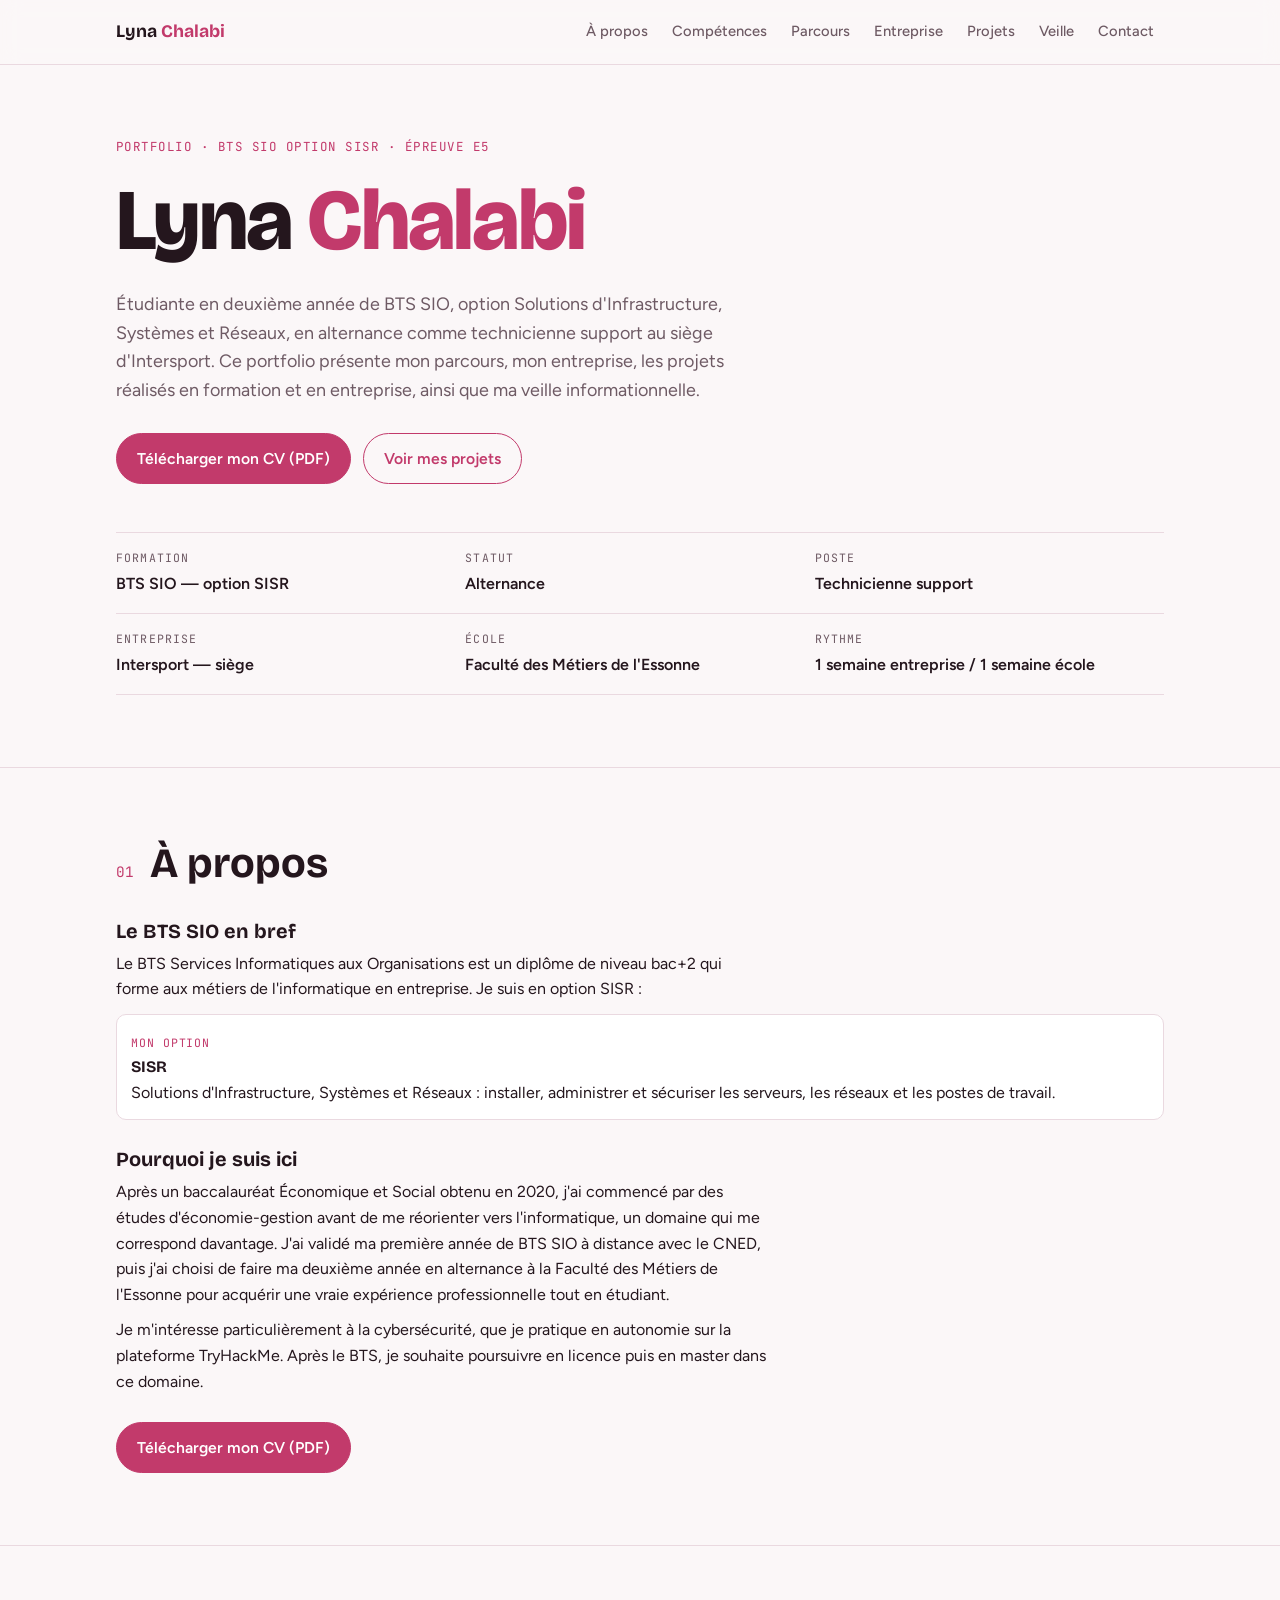
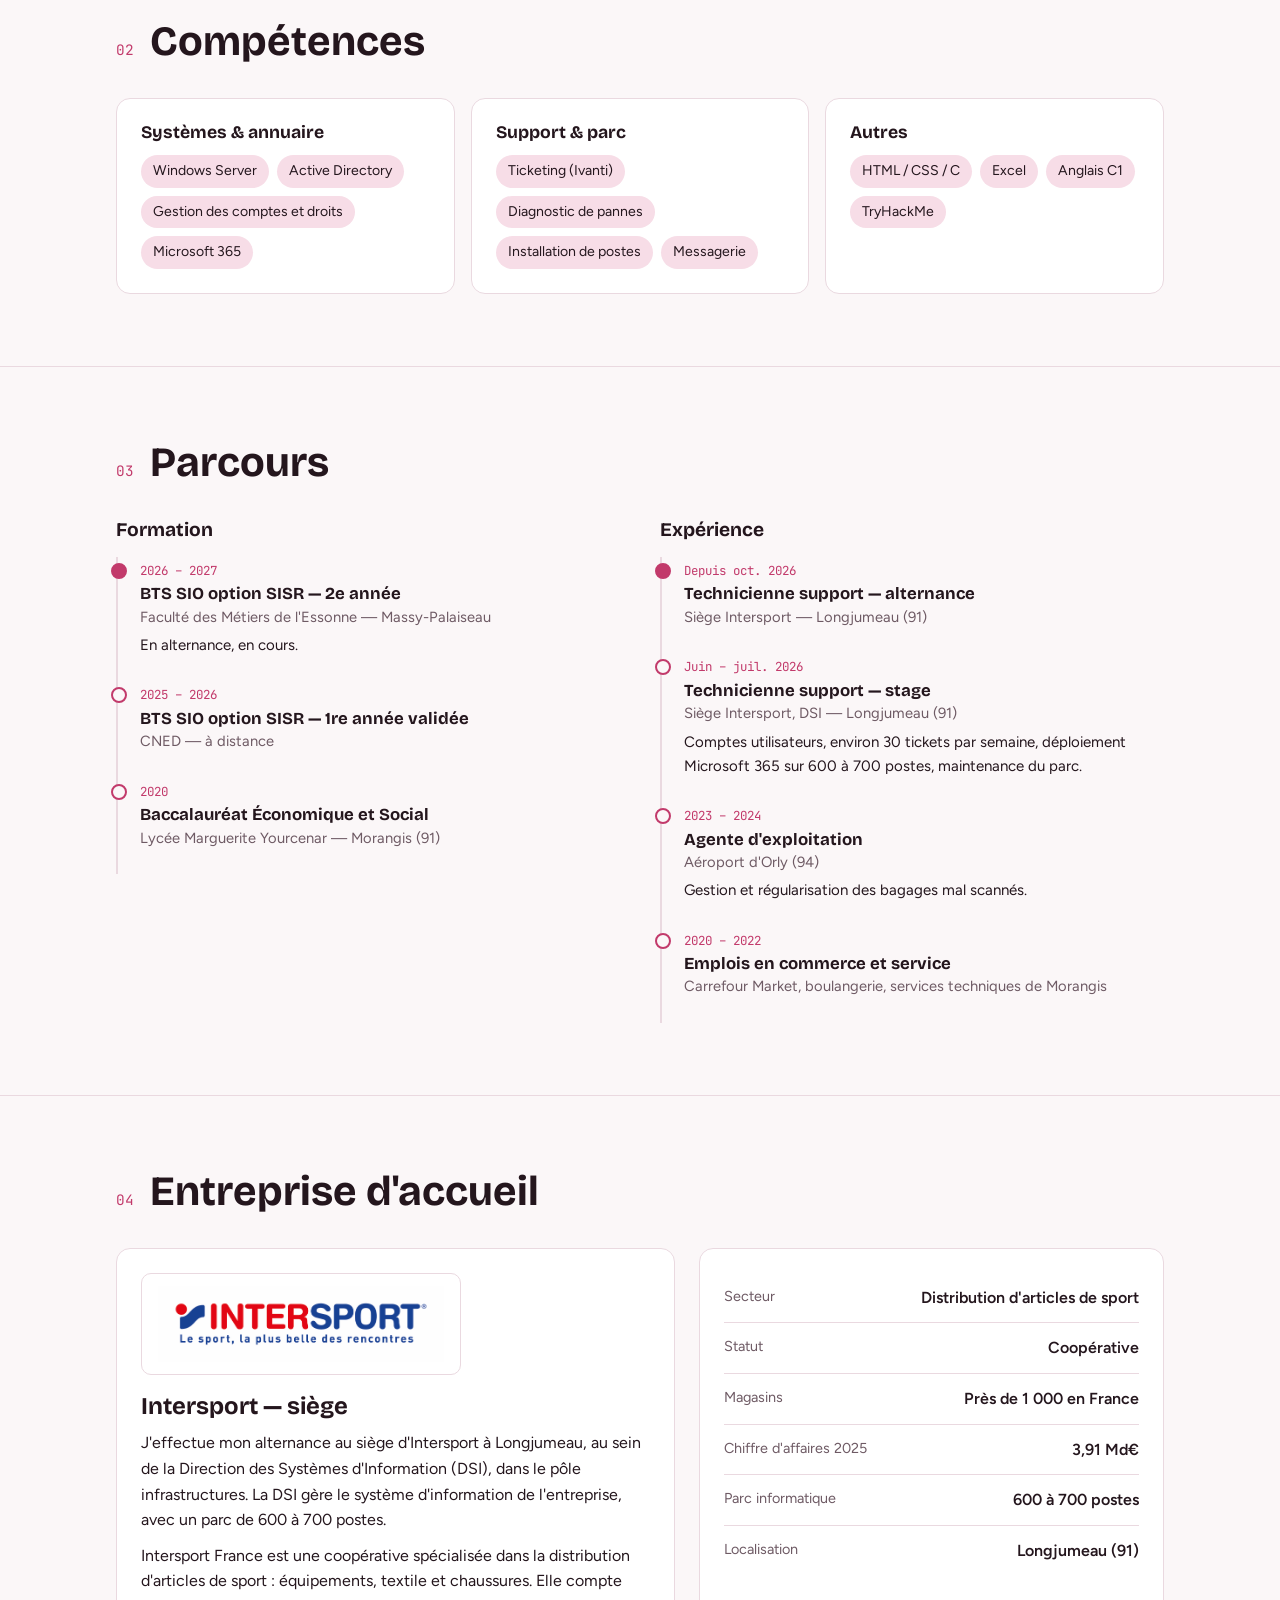
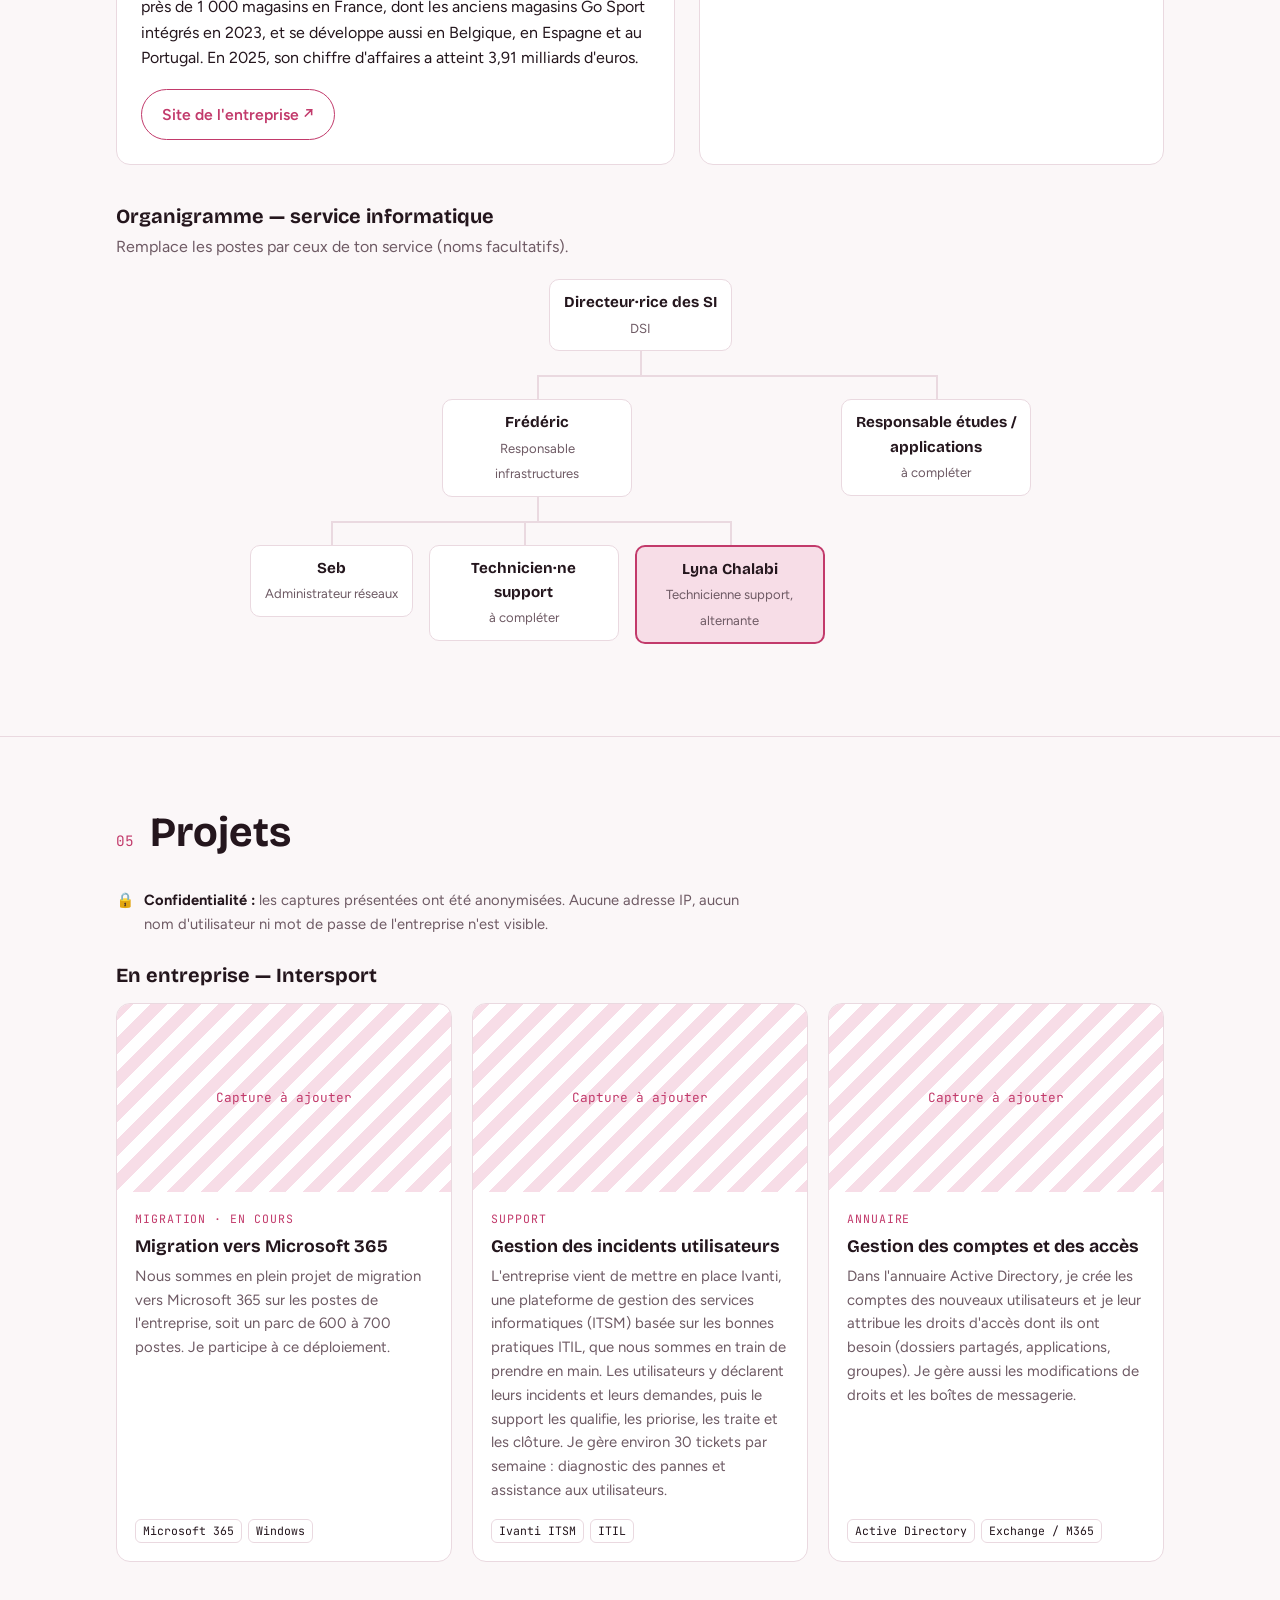
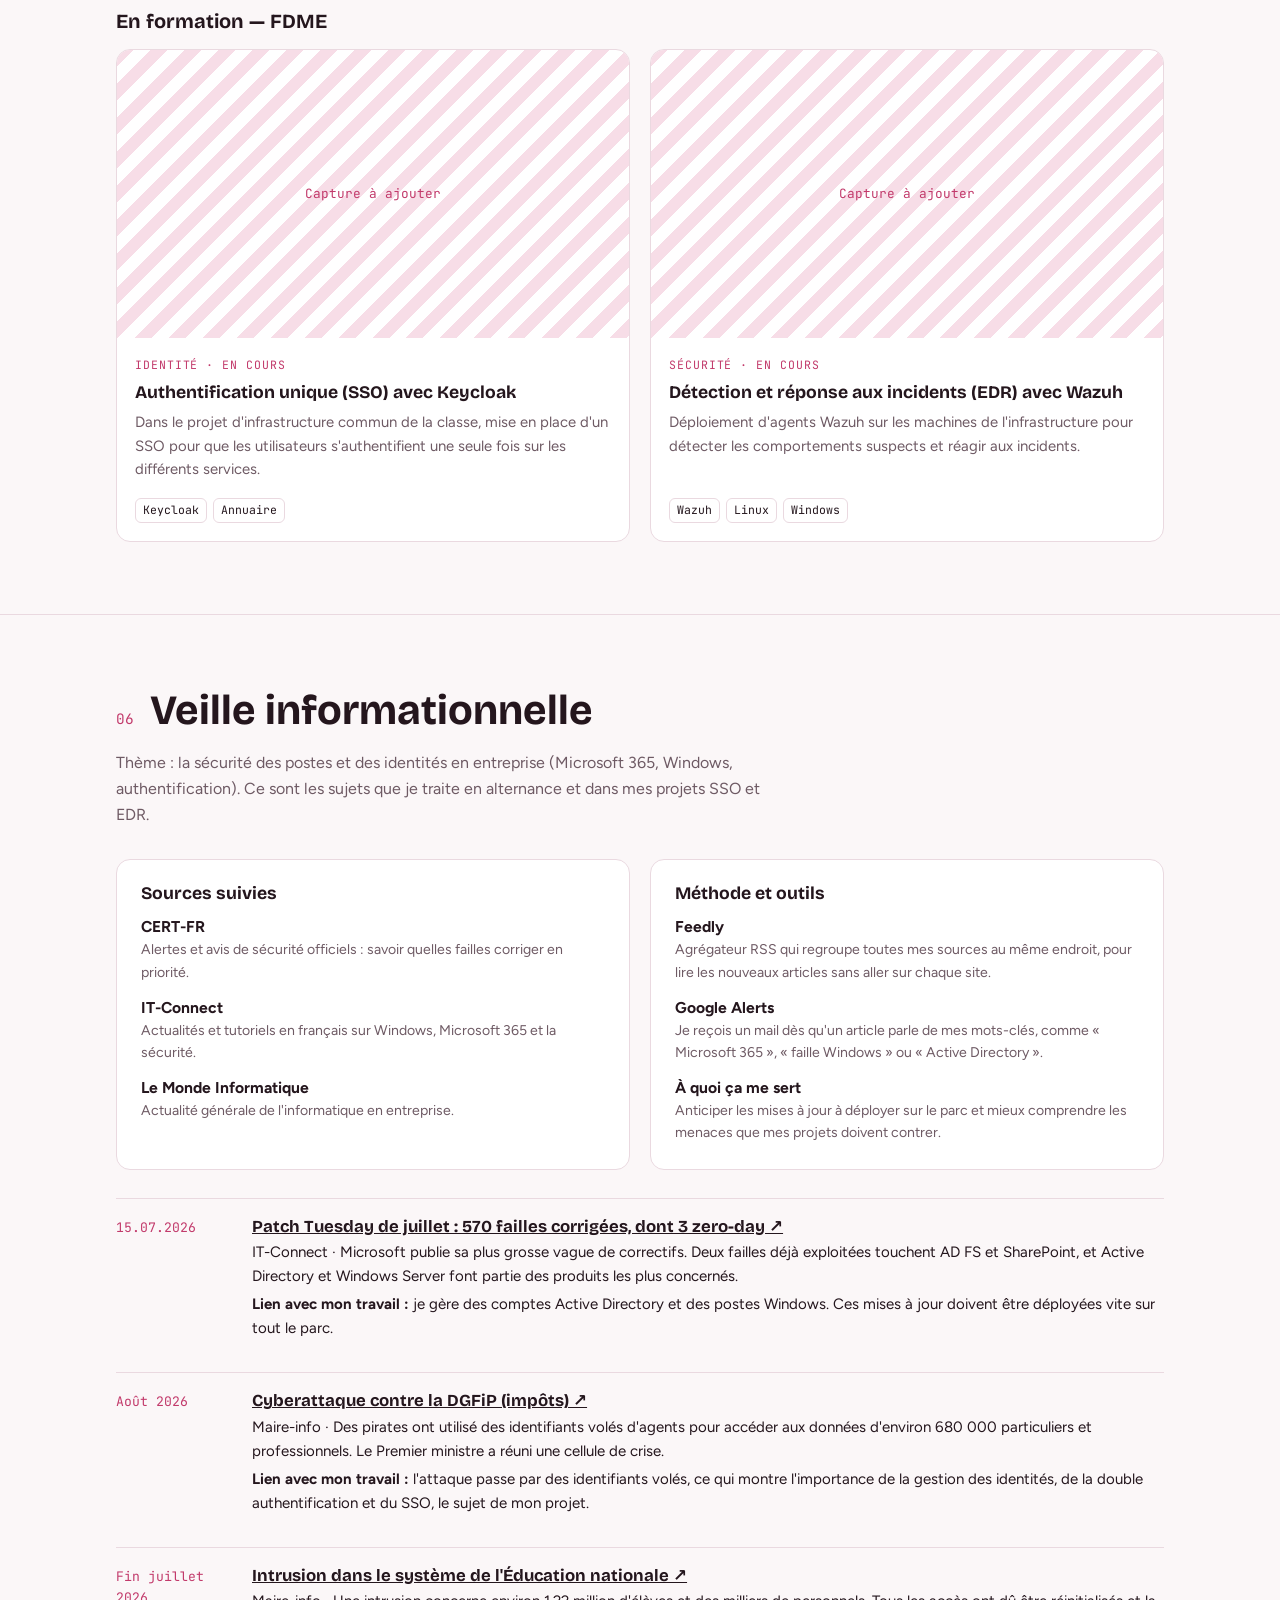
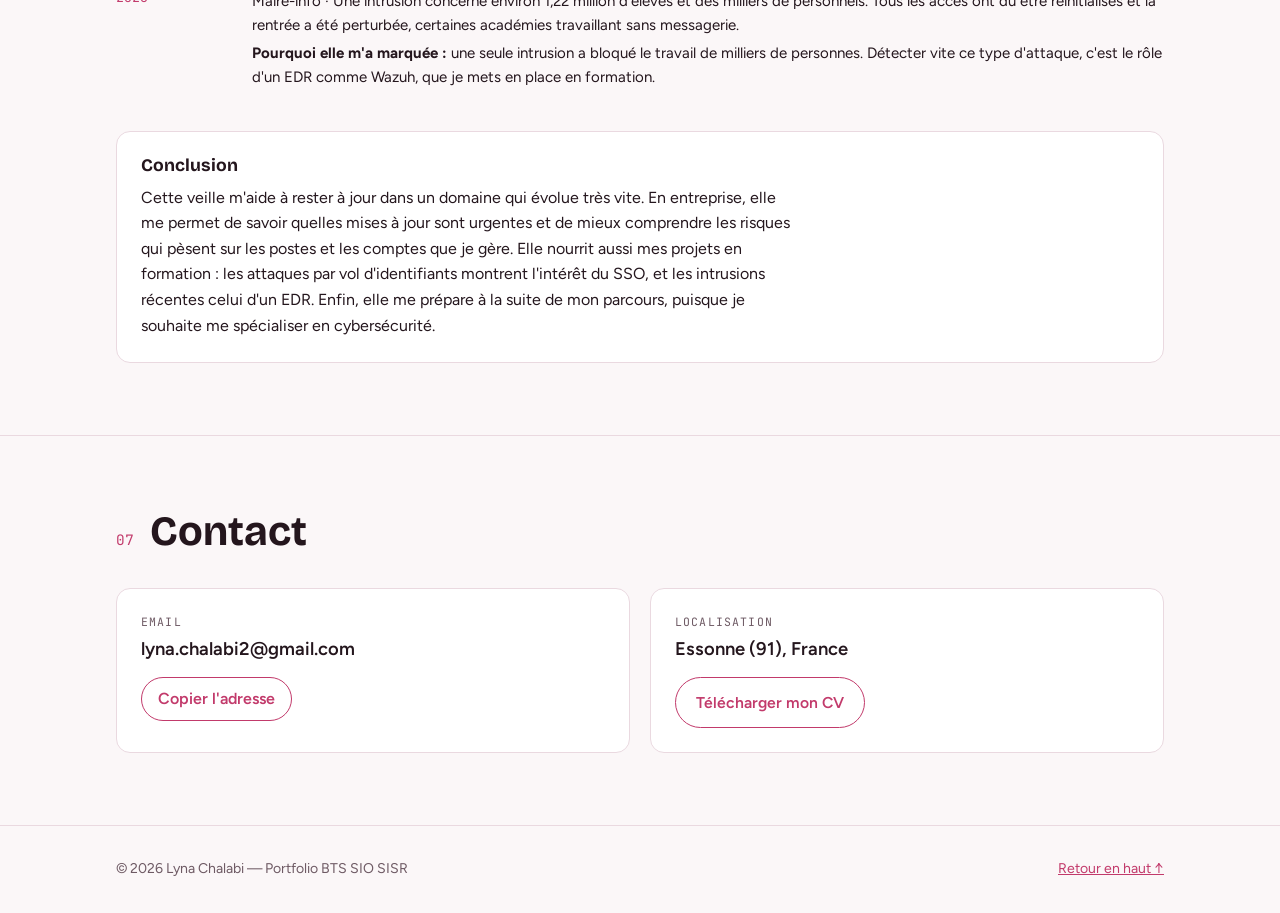
==== index.html @ cfa2d34b "Add files via upload" ====
<!doctype html>
<html lang="fr">
<head>
<meta charset="utf-8">
<meta name="viewport" content="width=device-width,initial-scale=1,viewport-fit=cover">
<title>Portfolio Lyna Chalabi</title>
<meta name="description" content="Portfolio BTS SIO SISR de Lyna Chalabi, technicienne support en alternance.">
<style>body{margin:0;padding:0}img{max-width:100%}[hidden]{display:none!important}</style>
<link rel="preconnect" href="https://fonts.googleapis.com">
<link rel="preconnect" href="https://fonts.gstatic.com" crossorigin>
<link rel="stylesheet" href="https://fonts.googleapis.com/css2?family=Bricolage+Grotesque:opsz,wght@12..96,500;12..96,700;12..96,800&family=Figtree:wght@400;500;600&family=JetBrains+Mono:wght@400;500&display=swap">
<style>
/* Layout : en-tête collant, sections pleine largeur numérotées 01→07 comme le modèle, colonne centrale 1080px */
:root{
  --bg:#fbf7f8; --surface:#ffffff; --ink:#24161d; --muted:#6e5a64; --line:#ead9e0;
  --rose:#c23a6b; --rose-soft:#f7dde7; --plum:#3d1f2e; --todo:#9a6b00; --todo-bg:#fff4d6;
  --f-display:"Bricolage Grotesque",ui-sans-serif,system-ui,sans-serif;
  --f-body:"Figtree",ui-sans-serif,system-ui,sans-serif;
  --f-mono:"JetBrains Mono",ui-monospace,Menlo,Consolas,monospace;
}
@media (prefers-color-scheme: dark){:root:not([data-theme="light"]){
  --bg:#17101a; --surface:#21172a; --ink:#f4e9ee; --muted:#b9a3ae; --line:#3a2a36;
  --rose:#f07aa3; --rose-soft:#3f1f30; --plum:#f4e9ee; --todo:#f2c45c; --todo-bg:#3a2e12; color-scheme:dark}}
:root[data-theme="dark"]{
  --bg:#17101a; --surface:#21172a; --ink:#f4e9ee; --muted:#b9a3ae; --line:#3a2a36;
  --rose:#f07aa3; --rose-soft:#3f1f30; --plum:#f4e9ee; --todo:#f2c45c; --todo-bg:#3a2e12; color-scheme:dark}

*{box-sizing:border-box}
html{scroll-behavior:smooth}
@media (prefers-reduced-motion:reduce){html{scroll-behavior:auto}}
body{background:var(--bg);color:var(--ink);font-family:var(--f-body);font-size:16px;line-height:1.6}
body::before{content:"";position:fixed;inset:0 0 auto;height:env(safe-area-inset-top,0px);z-index:30;background:var(--bg)}
a{color:var(--rose)}
a:focus-visible,button:focus-visible{outline:2px solid var(--rose);outline-offset:3px;border-radius:4px}
h1,h2,h3,h4{font-family:var(--f-display);line-height:1.15;text-wrap:balance;margin:0}
p{margin:0}
.wrap{max-width:1080px;margin:0 auto;padding-left:max(16px,env(safe-area-inset-left,0px));padding-right:max(16px,env(safe-area-inset-right,0px))}

/* En-tête */
header{position:sticky;top:env(safe-area-inset-top,0px);z-index:20;background:color-mix(in srgb,var(--bg) 88%,transparent);backdrop-filter:blur(10px);border-bottom:1px solid var(--line)}
.nav{display:flex;align-items:center;justify-content:space-between;gap:16px;padding-block:14px}
.brand{font-family:var(--f-display);font-weight:700;font-size:1.1rem;color:var(--ink);text-decoration:none;white-space:nowrap}
.brand span{color:var(--rose)}
.nav ul{display:flex;gap:4px;list-style:none;margin:0;padding:0;flex-wrap:wrap}
.nav ul a{display:block;padding:6px 10px;border-radius:99px;color:var(--muted);text-decoration:none;font-size:.92rem;font-weight:500}
.nav ul a:hover{color:var(--ink);background:var(--rose-soft)}
.menu-btn{display:none;background:none;border:1px solid var(--line);color:var(--ink);border-radius:8px;padding:6px 12px;font:inherit;cursor:pointer}
@media (max-width:860px){
  .menu-btn{display:block}
  .nav{flex-wrap:wrap}
  .nav ul{display:none;width:100%;flex-direction:column;padding-bottom:8px}
  .nav ul.open{display:flex}
}

/* Hero */
.hero{padding-block:72px 56px}
.eyebrow{font-family:var(--f-mono);font-size:.78rem;letter-spacing:.12em;text-transform:uppercase;color:var(--rose)}
.hero h1{font-size:clamp(2.6rem,8vw,5.4rem);font-weight:800;letter-spacing:-.02em;margin-top:14px}
.hero h1 em{font-style:normal;color:var(--rose)}
.hero .lead{max-width:60ch;margin-top:20px;font-size:1.12rem;color:var(--muted)}
.btns{display:flex;gap:12px;flex-wrap:wrap;margin-top:28px}
.btn{display:inline-flex;align-items:center;gap:8px;padding:12px 20px;border-radius:99px;font-weight:600;text-decoration:none;border:1.5px solid var(--rose);font-size:.98rem}
.btn.primary{background:var(--rose);color:var(--surface)}
.btn.primary:hover{filter:brightness(1.08)}
.btn.ghost{color:var(--rose)}
.btn.ghost:hover{background:var(--rose-soft)}
.facts{display:grid;grid-template-columns:repeat(3,minmax(0,1fr));gap:0;margin-top:48px;border-top:1px solid var(--line)}
.facts div{padding:16px 16px 16px 0;border-bottom:1px solid var(--line)}
.facts dt{font-family:var(--f-mono);font-size:.72rem;letter-spacing:.1em;text-transform:uppercase;color:var(--muted)}
.facts dd{margin:4px 0 0;font-weight:600}
@media (max-width:640px){.facts{grid-template-columns:repeat(2,minmax(0,1fr))}}

/* Sections */
section.block{padding-block:72px;border-top:1px solid var(--line)}
.sec-head{display:flex;align-items:baseline;gap:16px;margin-bottom:32px}
.sec-num{font-family:var(--f-mono);font-size:.9rem;color:var(--rose)}
.sec-head h2{font-size:clamp(1.8rem,4vw,2.6rem);font-weight:700}
.sec-intro{max-width:65ch;color:var(--muted);margin:-16px 0 32px}
.card{background:var(--surface);border:1px solid var(--line);border-radius:14px;padding:24px}
.todo{display:inline-block;background:var(--todo-bg);color:var(--todo);font-family:var(--f-mono);font-size:.78rem;padding:2px 8px;border-radius:6px}
p.todo-line{background:var(--todo-bg);color:var(--todo);font-size:.92rem;padding:10px 14px;border-radius:8px}

/* À propos */
.about{display:grid;grid-template-columns:260px minmax(0,1fr);gap:40px;align-items:start}
.photo{aspect-ratio:4/5;max-width:100%;border-radius:14px;background:var(--rose-soft);display:grid;place-items:center;color:var(--rose);font-family:var(--f-mono);font-size:.85rem;text-align:center;padding:16px}
.about-text{display:grid;gap:28px;min-width:0}
.about-text h3{font-size:1.25rem;margin-bottom:8px}
.about-text p{max-width:65ch}
.about-text p + p{margin-top:10px}
.sio-grid{display:grid;grid-template-columns:repeat(2,minmax(0,1fr));gap:12px;margin-top:12px}
.sio-grid div{border:1px solid var(--line);border-radius:10px;padding:14px;background:var(--surface)}
.sio-grid strong{font-family:var(--f-display);display:block}
.sio-grid .tag{font-family:var(--f-mono);font-size:.72rem;color:var(--rose);letter-spacing:.08em}
@media (max-width:760px){.about{grid-template-columns:minmax(0,1fr)}.photo{max-width:220px}.sio-grid{grid-template-columns:minmax(0,1fr)}}

/* Compétences */
.skills{display:grid;grid-template-columns:repeat(3,minmax(0,1fr));gap:16px}
.skills h3{font-size:1.1rem;margin-bottom:12px}
.chips{display:flex;flex-wrap:wrap;gap:8px}
.chip{font-size:.88rem;padding:5px 12px;border-radius:99px;background:var(--rose-soft);color:var(--ink)}
@media (max-width:860px){.skills{grid-template-columns:minmax(0,1fr)}}

/* Parcours */
.timeline-wrap{display:grid;grid-template-columns:repeat(2,minmax(0,1fr));gap:40px}
.timeline-wrap h3{font-size:1.2rem;margin-bottom:16px}
.tl{list-style:none;margin:0;padding:0;border-left:2px solid var(--line)}
.tl li{position:relative;padding:0 0 24px 22px}
.tl li::before{content:"";position:absolute;left:-7px;top:6px;width:12px;height:12px;border-radius:50%;background:var(--bg);border:2px solid var(--rose)}
.tl li.now::before{background:var(--rose)}
.tl .when{font-family:var(--f-mono);font-size:.78rem;color:var(--rose)}
.tl h4{font-size:1.05rem;margin-top:2px}
.tl .where{color:var(--muted);font-size:.92rem}
.tl p{font-size:.94rem;margin-top:4px}
@media (max-width:760px){.timeline-wrap{grid-template-columns:minmax(0,1fr)}}

/* Entreprise */
.company{display:grid;grid-template-columns:minmax(0,1.2fr) minmax(0,1fr);gap:24px}
.company h3{font-size:1.5rem}
.logo-box{background:#ffffff;border:1px solid var(--line);border-radius:10px;padding:12px 16px;margin-bottom:18px;max-width:320px}
.logo-box img{display:block;width:100%;height:auto}
.company p{margin-top:10px}
.kv{display:grid;grid-template-columns:minmax(0,1fr);gap:0;margin:0}
.kv div{display:flex;justify-content:space-between;gap:16px;padding:12px 0;border-bottom:1px solid var(--line)}
.kv div:last-child{border-bottom:0}
.kv dt{color:var(--muted);font-size:.9rem}
.kv dd{margin:0;font-weight:600;text-align:right}
@media (max-width:760px){.company{grid-template-columns:minmax(0,1fr)}}

.org{margin-top:40px}
.org h3{font-size:1.25rem;margin-bottom:6px}
.org-tree{overflow-x:auto;padding-block:20px}
.org-tree ul{list-style:none;margin:0;padding:0;display:flex;justify-content:center;gap:16px;position:relative;padding-top:24px}
.org-tree > ul{padding-top:0;width:max-content;margin:0 auto}
.org-tree li{position:relative;display:flex;flex-direction:column;align-items:center;padding-top:0}
.org-tree ul ul::before{content:"";position:absolute;top:0;left:50%;height:24px;border-left:2px solid var(--line)}
.org-tree ul ul{padding-top:48px}
.org-tree ul ul > li::before{content:"";position:absolute;top:-24px;left:50%;height:24px;border-left:2px solid var(--line)}
.org-tree ul ul > li::after{content:"";position:absolute;top:-24px;left:-8px;right:-8px;border-top:2px solid var(--line)}
.org-tree ul ul > li:first-child::after{left:50%}
.org-tree ul ul > li:last-child::after{right:50%}
.org-tree ul ul > li:only-child::after{display:none}
.node{background:var(--surface);border:1px solid var(--line);border-radius:10px;padding:10px 14px;text-align:center;min-width:150px;max-width:190px}
.node strong{display:block;font-family:var(--f-display);font-size:.95rem}
.node span{font-size:.82rem;color:var(--muted)}
.node.me{border:2px solid var(--rose);background:var(--rose-soft)}
.org-tree .inner{display:flex;gap:16px}

/* Projets */
.conf{display:flex;gap:10px;align-items:flex-start;max-width:70ch;margin-bottom:28px;font-size:.92rem;color:var(--muted)}
.conf b{color:var(--ink)}
.proj-group + .proj-group{margin-top:48px}
.proj-group > h3{font-size:1.25rem;margin-bottom:16px}
.projects{display:grid;grid-template-columns:repeat(3,minmax(0,1fr));gap:20px}
.projects.two{grid-template-columns:repeat(2,minmax(0,1fr))}
.proj{display:flex;flex-direction:column;background:var(--surface);border:1px solid var(--line);border-radius:14px;overflow:hidden}
.proj .img{aspect-ratio:16/9;max-width:100%;background:repeating-linear-gradient(135deg,var(--rose-soft) 0 12px,transparent 12px 24px);display:grid;place-items:center;color:var(--rose);font-family:var(--f-mono);font-size:.8rem}
.proj .body{padding:18px;display:flex;flex-direction:column;gap:8px;flex:1}
.proj .tag{font-family:var(--f-mono);font-size:.72rem;letter-spacing:.08em;text-transform:uppercase;color:var(--rose)}
.proj h4{font-size:1.1rem}
.proj p{font-size:.93rem;color:var(--muted)}
.proj .tools{display:flex;flex-wrap:wrap;gap:6px;margin-top:auto;padding-top:8px}
.proj .tools span{font-family:var(--f-mono);font-size:.72rem;border:1px solid var(--line);border-radius:6px;padding:2px 7px}
@media (max-width:860px){.projects,.projects.two{grid-template-columns:minmax(0,1fr)}}

/* Veille */
.veille-top{display:grid;grid-template-columns:repeat(2,minmax(0,1fr));gap:20px}
.veille-top h3{font-size:1.1rem;margin-bottom:10px}
.sources{list-style:none;margin:0;padding:0;display:grid;gap:10px}
.sources li{display:flex;flex-direction:column}
.sources strong{font-size:.98rem}
.sources span{font-size:.88rem;color:var(--muted)}
.articles{display:grid;gap:14px;margin-top:28px}
.article{display:grid;grid-template-columns:120px minmax(0,1fr);gap:16px;padding:18px 0;border-top:1px solid var(--line)}
.article .date{font-family:var(--f-mono);font-size:.82rem;color:var(--rose);font-variant-numeric:tabular-nums}
.article h4{font-size:1.05rem}
.article p{font-size:.94rem;margin-top:4px}
.article .link{color:var(--ink)}
@media (max-width:760px){.veille-top{grid-template-columns:minmax(0,1fr)}.article{grid-template-columns:minmax(0,1fr);gap:4px}}

/* Contact */
.contact{display:grid;grid-template-columns:repeat(2,minmax(0,1fr));gap:20px}
.contact .label{font-family:var(--f-mono);font-size:.72rem;letter-spacing:.1em;text-transform:uppercase;color:var(--muted)}
.contact .val{font-size:1.15rem;font-weight:600;margin-top:4px;word-break:break-all}
.copy{margin-top:12px;background:none;border:1.5px solid var(--rose);color:var(--rose);border-radius:99px;padding:8px 16px;font:inherit;font-weight:600;cursor:pointer}
.copy:hover{background:var(--rose-soft)}
@media (max-width:640px){.contact{grid-template-columns:minmax(0,1fr)}}

footer{border-top:1px solid var(--line);padding-block:32px;color:var(--muted);font-size:.88rem}
footer .wrap{display:flex;justify-content:space-between;gap:16px;flex-wrap:wrap}
</style>
</head>
<body>
<header>
  <nav class="wrap nav" aria-label="Navigation principale">
    <a href="#accueil" class="brand">Lyna <span>Chalabi</span></a>
    <button class="menu-btn" id="menuBtn" aria-expanded="false" aria-controls="menu">Menu</button>
    <ul id="menu">
      <li><a href="#apropos">À propos</a></li>
      <li><a href="#competences">Compétences</a></li>
      <li><a href="#parcours">Parcours</a></li>
      <li><a href="#entreprise">Entreprise</a></li>
      <li><a href="#projets">Projets</a></li>
      <li><a href="#veille">Veille</a></li>
      <li><a href="#contact">Contact</a></li>
    </ul>
  </nav>
</header>

<main>
  <!-- ACCUEIL -->
  <section class="wrap hero" id="accueil">
    <p class="eyebrow">Portfolio · BTS SIO option SISR · Épreuve E5</p>
    <h1>Lyna <em>Chalabi</em></h1>
    <p class="lead">Étudiante en deuxième année de BTS SIO, option Solutions d'Infrastructure, Systèmes et Réseaux, en alternance comme technicienne support au siège d'Intersport. Ce portfolio présente mon parcours, mon entreprise, les projets réalisés en formation et en entreprise, ainsi que ma veille informationnelle.</p>
    <div class="btns">
      <a class="btn primary" href="assets/CV_Lyna_Chalabi.pdf" target="_blank" rel="noopener">Télécharger mon CV (PDF)</a>
      <a class="btn ghost" href="#projets">Voir mes projets</a>
    </div>
    <dl class="facts">
      <div><dt>Formation</dt><dd>BTS SIO — option SISR</dd></div>
      <div><dt>Statut</dt><dd>Alternance</dd></div>
      <div><dt>Poste</dt><dd>Technicienne support</dd></div>
      <div><dt>Entreprise</dt><dd>Intersport — siège</dd></div>
      <div><dt>École</dt><dd>Faculté des Métiers de l'Essonne</dd></div>
      <div><dt>Rythme</dt><dd>1 semaine entreprise / 1 semaine école</dd></div>
    </dl>
  </section>

  <!-- 01 À PROPOS -->
  <section class="block" id="apropos">
    <div class="wrap">
      <div class="sec-head"><span class="sec-num">01</span><h2>À propos</h2></div>
      <div class="about" style="grid-template-columns:minmax(0,1fr)">
        <div class="about-text">
          <div>
            <h3>Le BTS SIO en bref</h3>
            <p>Le BTS Services Informatiques aux Organisations est un diplôme de niveau bac+2 qui forme aux métiers de l'informatique en entreprise. Je suis en option SISR :</p>
            <div class="sio-grid" style="grid-template-columns:minmax(0,1fr)">
              <div><span class="tag">MON OPTION</span><strong>SISR</strong>Solutions d'Infrastructure, Systèmes et Réseaux : installer, administrer et sécuriser les serveurs, les réseaux et les postes de travail.</div>
            </div>
          </div>
          <div>
            <h3>Pourquoi je suis ici</h3>
            <p>Après un baccalauréat Économique et Social obtenu en 2020, j'ai commencé par des études d'économie-gestion avant de me réorienter vers l'informatique, un domaine qui me correspond davantage. J'ai validé ma première année de BTS SIO à distance avec le CNED, puis j'ai choisi de faire ma deuxième année en alternance à la Faculté des Métiers de l'Essonne pour acquérir une vraie expérience professionnelle tout en étudiant.</p>
            <p>Je m'intéresse particulièrement à la cybersécurité, que je pratique en autonomie sur la plateforme TryHackMe. Après le BTS, je souhaite poursuivre en licence puis en master dans ce domaine.</p>
          </div>
          <div class="btns" style="margin-top:0">
            <a class="btn primary" href="assets/CV_Lyna_Chalabi.pdf" target="_blank" rel="noopener">Télécharger mon CV (PDF)</a>
          </div>
        </div>
      </div>
    </div>
  </section>

  <!-- 02 COMPÉTENCES -->
  <section class="block" id="competences">
    <div class="wrap">
      <div class="sec-head"><span class="sec-num">02</span><h2>Compétences</h2></div>
      <div class="skills">
        <div class="card"><h3>Systèmes & annuaire</h3><div class="chips"><span class="chip">Windows Server</span><span class="chip">Active Directory</span><span class="chip">Gestion des comptes et droits</span><span class="chip">Microsoft 365</span></div></div>
        <div class="card"><h3>Support & parc</h3><div class="chips"><span class="chip">Ticketing (Ivanti)</span><span class="chip">Diagnostic de pannes</span><span class="chip">Installation de postes</span><span class="chip">Messagerie</span></div></div>
        <div class="card"><h3>Autres</h3><div class="chips"><span class="chip">HTML / CSS / C</span><span class="chip">Excel</span><span class="chip">Anglais C1</span><span class="chip">TryHackMe</span></div></div>
      </div>
    </div>
  </section>

  <!-- 03 PARCOURS -->
  <section class="block" id="parcours">
    <div class="wrap">
      <div class="sec-head"><span class="sec-num">03</span><h2>Parcours</h2></div>
      <div class="timeline-wrap">
        <div>
          <h3>Formation</h3>
          <ol class="tl">
            <li class="now"><span class="when">2026 – 2027</span><h4>BTS SIO option SISR — 2e année</h4><span class="where">Faculté des Métiers de l'Essonne — Massy-Palaiseau</span><p>En alternance, en cours.</p></li>
            <li><span class="when">2025 – 2026</span><h4>BTS SIO option SISR — 1re année validée</h4><span class="where">CNED — à distance</span></li>
            <li><span class="when">2020</span><h4>Baccalauréat Économique et Social</h4><span class="where">Lycée Marguerite Yourcenar — Morangis (91)</span></li>
          </ol>
        </div>
        <div>
          <h3>Expérience</h3>
          <ol class="tl">
            <li class="now"><span class="when">Depuis oct. 2026</span><h4>Technicienne support — alternance</h4><span class="where">Siège Intersport — Longjumeau (91)</span></li>
            <li><span class="when">Juin – juil. 2026</span><h4>Technicienne support — stage</h4><span class="where">Siège Intersport, DSI — Longjumeau (91)</span><p>Comptes utilisateurs, environ 30 tickets par semaine, déploiement Microsoft 365 sur 600 à 700 postes, maintenance du parc.</p></li>
            <li><span class="when">2023 – 2024</span><h4>Agente d'exploitation</h4><span class="where">Aéroport d'Orly (94)</span><p>Gestion et régularisation des bagages mal scannés.</p></li>
            <li><span class="when">2020 – 2022</span><h4>Emplois en commerce et service</h4><span class="where">Carrefour Market, boulangerie, services techniques de Morangis</span></li>
          </ol>
        </div>
      </div>
    </div>
  </section>

  <!-- 04 ENTREPRISE -->
  <section class="block" id="entreprise">
    <div class="wrap">
      <div class="sec-head"><span class="sec-num">04</span><h2>Entreprise d'accueil</h2></div>
      <div class="company">
        <div class="card">
          <div class="logo-box"><img src="assets/logo-intersport.png" alt="Logo Intersport"></div>
          <h3>Intersport — siège</h3>
          <p>J'effectue mon alternance au siège d'Intersport à Longjumeau, au sein de la Direction des Systèmes d'Information (DSI), dans le pôle infrastructures. La DSI gère le système d'information de l'entreprise, avec un parc de 600 à 700 postes.</p>
          <p>Intersport France est une coopérative spécialisée dans la distribution d'articles de sport : équipements, textile et chaussures. Elle compte près de 1 000 magasins en France, dont les anciens magasins Go Sport intégrés en 2023, et se développe aussi en Belgique, en Espagne et au Portugal. En 2025, son chiffre d'affaires a atteint 3,91 milliards d'euros.</p>
          <div class="btns" style="margin-top:18px"><a class="btn ghost" href="https://www.intersport.fr/" target="_blank" rel="noopener">Site de l'entreprise ↗</a></div>
        </div>
        <div class="card">
          <dl class="kv">
            <div><dt>Secteur</dt><dd>Distribution d'articles de sport</dd></div>
            <div><dt>Statut</dt><dd>Coopérative</dd></div>
            <div><dt>Magasins</dt><dd>Près de 1 000 en France</dd></div>
            <div><dt>Chiffre d'affaires 2025</dt><dd>3,91 Md€</dd></div>
            <div><dt>Parc informatique</dt><dd>600 à 700 postes</dd></div>
            <div><dt>Localisation</dt><dd>Longjumeau (91)</dd></div>
          </dl>
        </div>
      </div>

      <div class="org">
        <h3>Organigramme — service informatique</h3>
        <p class="sec-intro" style="margin:0">Remplace les postes par ceux de ton service (noms facultatifs).</p>
        <div class="org-tree">
          <ul>
            <li>
              <div class="node"><strong>Directeur·rice des SI</strong><span>DSI</span></div>
              <ul>
                <li>
                  <div class="node"><strong>Frédéric</strong><span>Responsable infrastructures</span></div>
                  <ul>
                    <li><div class="node"><strong>Seb</strong><span>Administrateur réseaux</span></div></li>
                    <li><div class="node"><strong>Technicien·ne support</strong><span>à compléter</span></div></li>
                    <li><div class="node me"><strong>Lyna Chalabi</strong><span>Technicienne support, alternante</span></div></li>
                  </ul>
                </li>
                <li>
                  <div class="node"><strong>Responsable études / applications</strong><span>à compléter</span></div>
                </li>
              </ul>
            </li>
          </ul>
        </div>
      </div>
    </div>
  </section>

  <!-- 05 PROJETS -->
  <section class="block" id="projets">
    <div class="wrap">
      <div class="sec-head"><span class="sec-num">05</span><h2>Projets</h2></div>
      <p class="conf"><span aria-hidden="true">🔒</span><span><b>Confidentialité :</b> les captures présentées ont été anonymisées. Aucune adresse IP, aucun nom d'utilisateur ni mot de passe de l'entreprise n'est visible.</span></p>

      <div class="proj-group">
        <h3>En entreprise — Intersport</h3>
        <div class="projects">
          <article class="proj">
            <div class="img">Capture à ajouter</div>
            <div class="body">
              <span class="tag">Migration · en cours</span>
              <h4>Migration vers Microsoft 365</h4>
              <p>Nous sommes en plein projet de migration vers Microsoft 365 sur les postes de l'entreprise, soit un parc de 600 à 700 postes. Je participe à ce déploiement.</p>
              <div class="tools"><span>Microsoft 365</span><span>Windows</span></div>
            </div>
          </article>
          <article class="proj">
            <div class="img">Capture à ajouter</div>
            <div class="body">
              <span class="tag">Support</span>
              <h4>Gestion des incidents utilisateurs</h4>
              <p>L'entreprise vient de mettre en place Ivanti, une plateforme de gestion des services informatiques (ITSM) basée sur les bonnes pratiques ITIL, que nous sommes en train de prendre en main. Les utilisateurs y déclarent leurs incidents et leurs demandes, puis le support les qualifie, les priorise, les traite et les clôture. Je gère environ 30 tickets par semaine : diagnostic des pannes et assistance aux utilisateurs.</p>
              <div class="tools"><span>Ivanti ITSM</span><span>ITIL</span></div>
            </div>
          </article>
          <article class="proj">
            <div class="img">Capture à ajouter</div>
            <div class="body">
              <span class="tag">Annuaire</span>
              <h4>Gestion des comptes et des accès</h4>
              <p>Dans l'annuaire Active Directory, je crée les comptes des nouveaux utilisateurs et je leur attribue les droits d'accès dont ils ont besoin (dossiers partagés, applications, groupes). Je gère aussi les modifications de droits et les boîtes de messagerie.</p>
              <div class="tools"><span>Active Directory</span><span>Exchange / M365</span></div>
            </div>
          </article>
        </div>
      </div>

      <div class="proj-group">
        <h3>En formation — FDME</h3>
        <div class="projects two">
          <article class="proj">
            <div class="img">Capture à ajouter</div>
            <div class="body">
              <span class="tag">Identité · en cours</span>
              <h4>Authentification unique (SSO) avec Keycloak</h4>
              <p>Dans le projet d'infrastructure commun de la classe, mise en place d'un SSO pour que les utilisateurs s'authentifient une seule fois sur les différents services.</p>
              <div class="tools"><span>Keycloak</span><span>Annuaire</span></div>
            </div>
          </article>
          <article class="proj">
            <div class="img">Capture à ajouter</div>
            <div class="body">
              <span class="tag">Sécurité · en cours</span>
              <h4>Détection et réponse aux incidents (EDR) avec Wazuh</h4>
              <p>Déploiement d'agents Wazuh sur les machines de l'infrastructure pour détecter les comportements suspects et réagir aux incidents.</p>
              <div class="tools"><span>Wazuh</span><span>Linux</span><span>Windows</span></div>
            </div>
          </article>
        </div>
      </div>
    </div>
  </section>

  <!-- 06 VEILLE -->
  <section class="block" id="veille">
    <div class="wrap">
      <div class="sec-head"><span class="sec-num">06</span><h2>Veille informationnelle</h2></div>
      <p class="sec-intro">Thème : la sécurité des postes et des identités en entreprise (Microsoft 365, Windows, authentification). Ce sont les sujets que je traite en alternance et dans mes projets SSO et EDR.</p>
      <div class="veille-top">
        <div class="card">
          <h3>Sources suivies</h3>
          <ul class="sources">
            <li><strong>CERT-FR</strong><span>Alertes et avis de sécurité officiels : savoir quelles failles corriger en priorité.</span></li>
            <li><strong>IT-Connect</strong><span>Actualités et tutoriels en français sur Windows, Microsoft 365 et la sécurité.</span></li>
            <li><strong>Le Monde Informatique</strong><span>Actualité générale de l'informatique en entreprise.</span></li>
          </ul>
        </div>
        <div class="card">
          <h3>Méthode et outils</h3>
          <ul class="sources">
            <li><strong>Feedly</strong><span>Agrégateur RSS qui regroupe toutes mes sources au même endroit, pour lire les nouveaux articles sans aller sur chaque site.</span></li>
            <li><strong>Google Alerts</strong><span>Je reçois un mail dès qu'un article parle de mes mots-clés, comme « Microsoft 365 », « faille Windows » ou « Active Directory ».</span></li>
            <li><strong>À quoi ça me sert</strong><span>Anticiper les mises à jour à déployer sur le parc et mieux comprendre les menaces que mes projets doivent contrer.</span></li>
          </ul>
        </div>
      </div>

      <div class="articles">
        <article class="article">
          <span class="date">15.07.2026</span>
          <div><h4><a class="link" href="https://www.it-connect.fr/patch-tuesday-juillet-2026-570-failles-de-securite-corrigees-dont-3-zero-day/" target="_blank" rel="noopener">Patch Tuesday de juillet : 570 failles corrigées, dont 3 zero-day ↗</a></h4><p>IT-Connect · Microsoft publie sa plus grosse vague de correctifs. Deux failles déjà exploitées touchent AD FS et SharePoint, et Active Directory et Windows Server font partie des produits les plus concernés.</p><p><b>Lien avec mon travail :</b> je gère des comptes Active Directory et des postes Windows. Ces mises à jour doivent être déployées vite sur tout le parc.</p></div>
        </article>
        <article class="article">
          <span class="date">Août 2026</span>
          <div><h4><a class="link" href="https://www.maire-info.com/un-ete-2026-marque-par-les-vols-de-donnees-et-les-cyberattaques-article2-31026" target="_blank" rel="noopener">Cyberattaque contre la DGFiP (impôts) ↗</a></h4><p>Maire-info · Des pirates ont utilisé des identifiants volés d'agents pour accéder aux données d'environ 680 000 particuliers et professionnels. Le Premier ministre a réuni une cellule de crise.</p><p><b>Lien avec mon travail :</b> l'attaque passe par des identifiants volés, ce qui montre l'importance de la gestion des identités, de la double authentification et du SSO, le sujet de mon projet.</p></div>
        </article>
        <article class="article">
          <span class="date">Fin juillet 2026</span>
          <div><h4><a class="link" href="https://www.maire-info.com/un-ete-2026-marque-par-les-vols-de-donnees-et-les-cyberattaques-article2-31026" target="_blank" rel="noopener">Intrusion dans le système de l'Éducation nationale ↗</a></h4><p>Maire-info · Une intrusion concerne environ 1,22 million d'élèves et des milliers de personnels. Tous les accès ont dû être réinitialisés et la rentrée a été perturbée, certaines académies travaillant sans messagerie.</p><p><b>Pourquoi elle m'a marquée :</b> une seule intrusion a bloqué le travail de milliers de personnes. Détecter vite ce type d'attaque, c'est le rôle d'un EDR comme Wazuh, que je mets en place en formation.</p></div>
        </article>
      </div>
      <div class="card" style="margin-top:24px"><h3 style="font-size:1.1rem;margin-bottom:8px">Conclusion</h3><p style="max-width:65ch">Cette veille m'aide à rester à jour dans un domaine qui évolue très vite. En entreprise, elle me permet de savoir quelles mises à jour sont urgentes et de mieux comprendre les risques qui pèsent sur les postes et les comptes que je gère. Elle nourrit aussi mes projets en formation : les attaques par vol d'identifiants montrent l'intérêt du SSO, et les intrusions récentes celui d'un EDR. Enfin, elle me prépare à la suite de mon parcours, puisque je souhaite me spécialiser en cybersécurité.</p></div>
    </div>
  </section>

  <!-- 07 CONTACT -->
  <section class="block" id="contact">
    <div class="wrap">
      <div class="sec-head"><span class="sec-num">07</span><h2>Contact</h2></div>
      <div class="contact">
        <div class="card">
          <div class="label">Email</div>
          <div class="val" id="mail">lyna.chalabi2@gmail.com</div>
          <button class="copy" id="copyBtn" type="button">Copier l'adresse</button>
        </div>
        <div class="card">
          <div class="label">Localisation</div>
          <div class="val">Essonne (91), France</div>
          <div class="btns" style="margin-top:12px"><a class="btn ghost" href="assets/CV_Lyna_Chalabi.pdf" target="_blank" rel="noopener">Télécharger mon CV</a></div>
        </div>
      </div>
    </div>
  </section>
</main>

<footer>
  <div class="wrap">
    <span>© 2026 Lyna Chalabi — Portfolio BTS SIO SISR</span>
    <a href="#accueil">Retour en haut ↑</a>
  </div>
</footer>

<script>
(function(){
  var btn=document.getElementById('menuBtn'),menu=document.getElementById('menu');
  btn.addEventListener('click',function(){var o=menu.classList.toggle('open');btn.setAttribute('aria-expanded',o)});
  menu.addEventListener('click',function(e){if(e.target.tagName==='A'){menu.classList.remove('open');btn.setAttribute('aria-expanded','false')}});
  var c=document.getElementById('copyBtn');
  c.addEventListener('click',function(){
    var t=document.getElementById('mail').textContent;
    var done=function(){c.textContent='Adresse copiée';setTimeout(function(){c.textContent="Copier l'adresse"},2000)};
    var fallback=function(){var r=document.createRange();r.selectNodeContents(document.getElementById('mail'));var s=getSelection();s.removeAllRanges();s.addRange(r)};
    if(navigator.clipboard){navigator.clipboard.writeText(t).then(done,fallback)}else{fallback()}
  });
})();
</script>

</body></html>
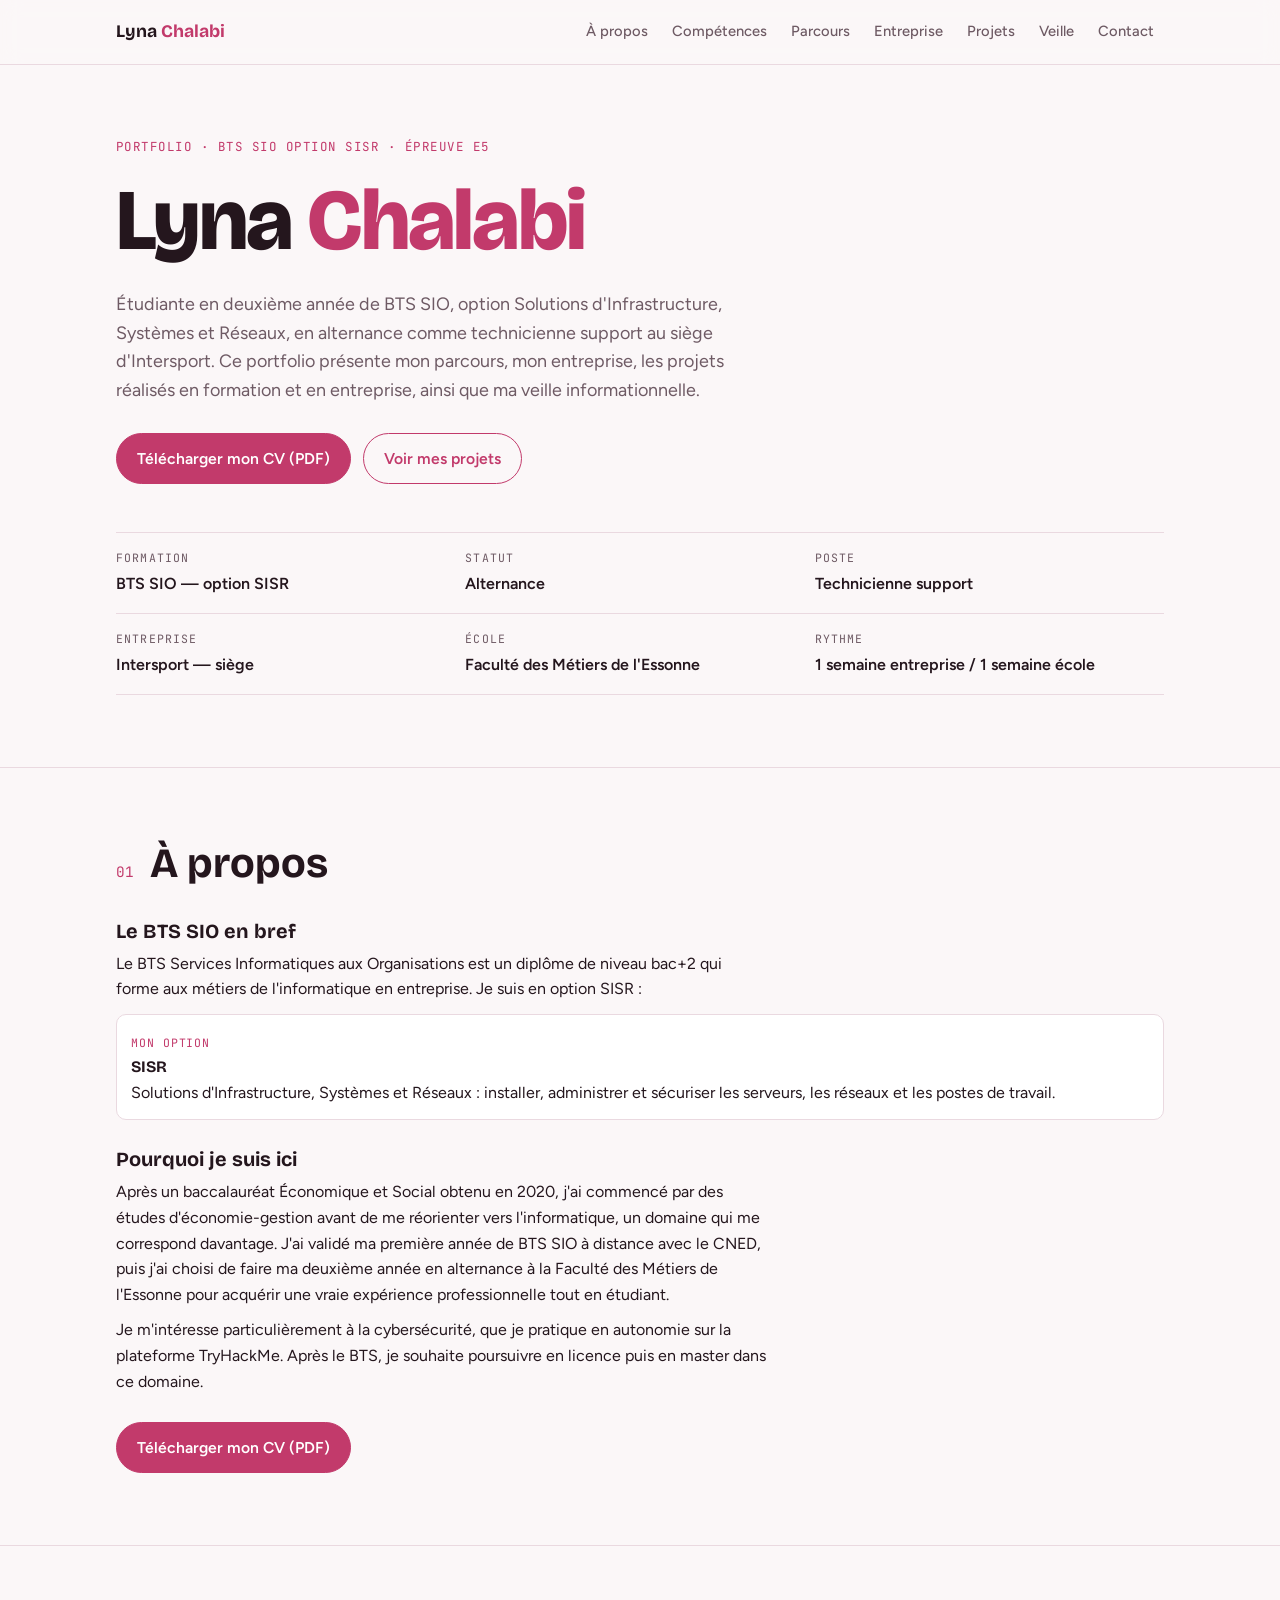
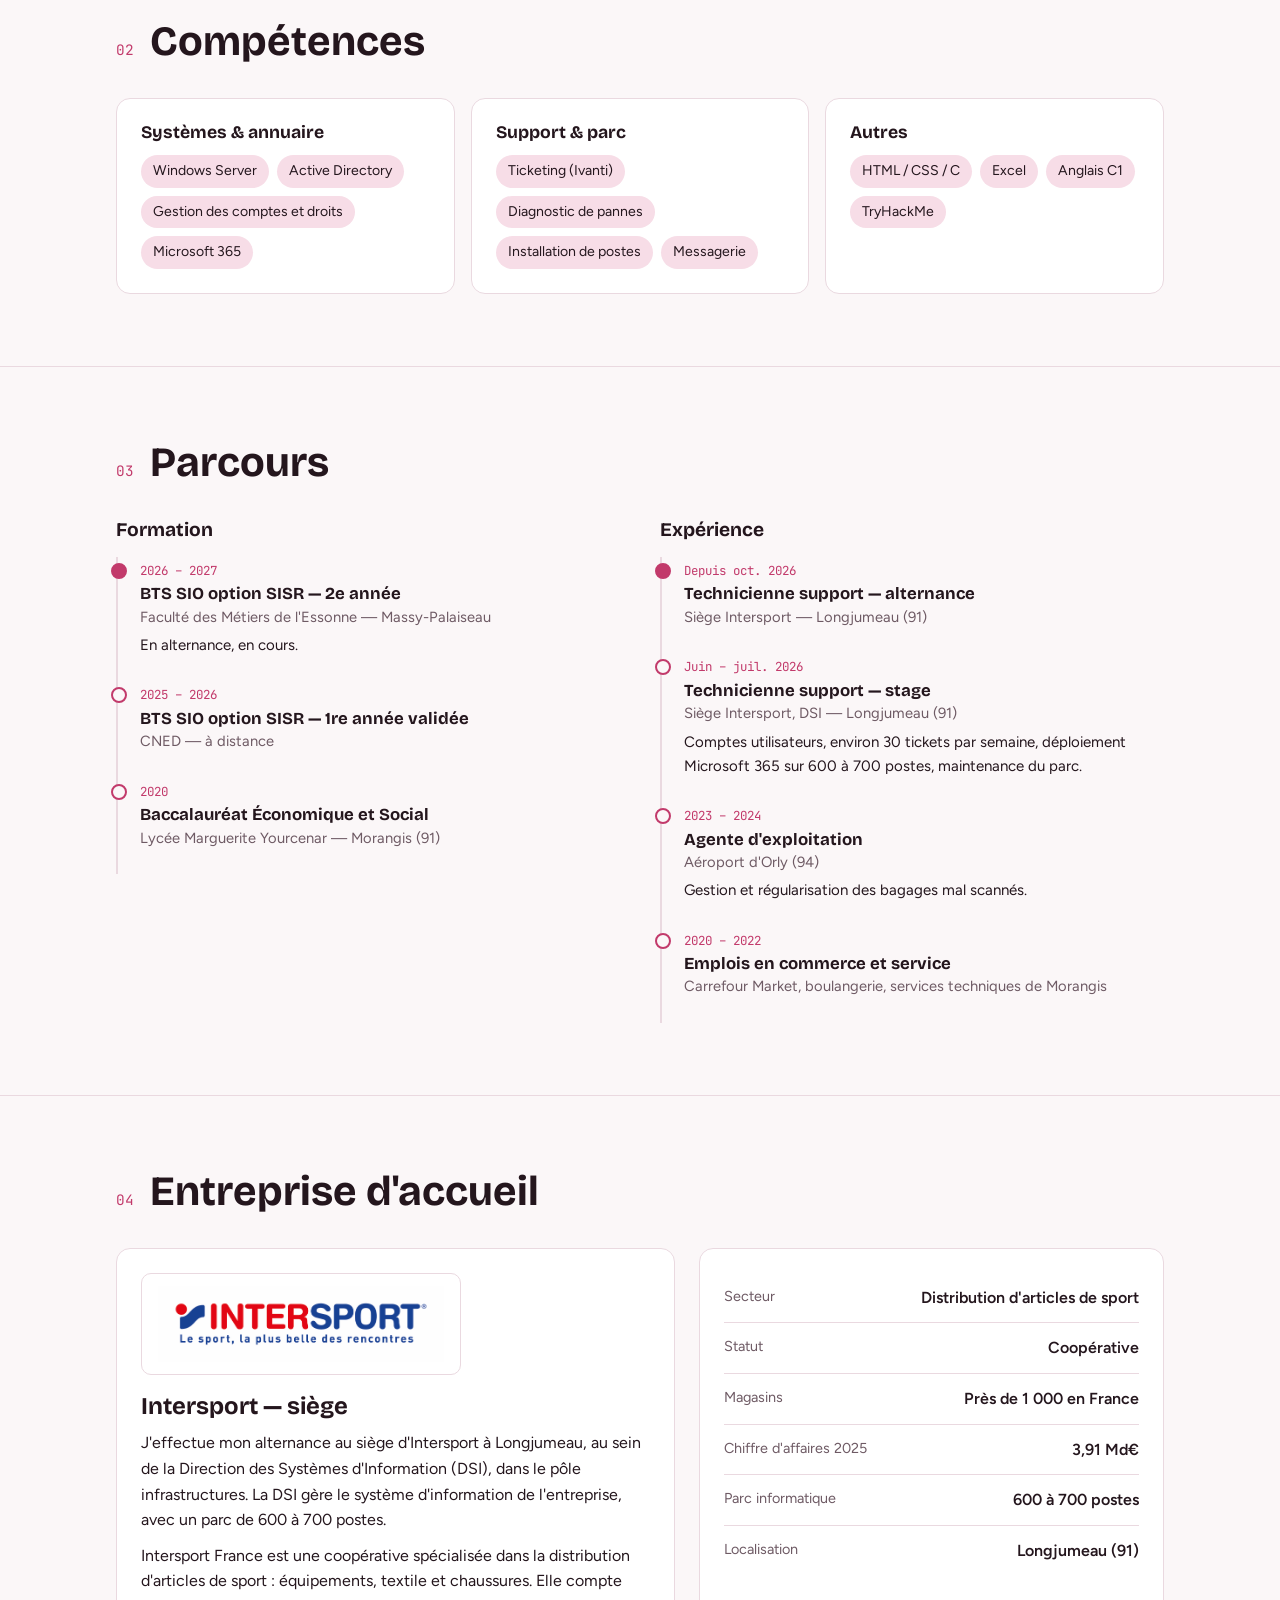
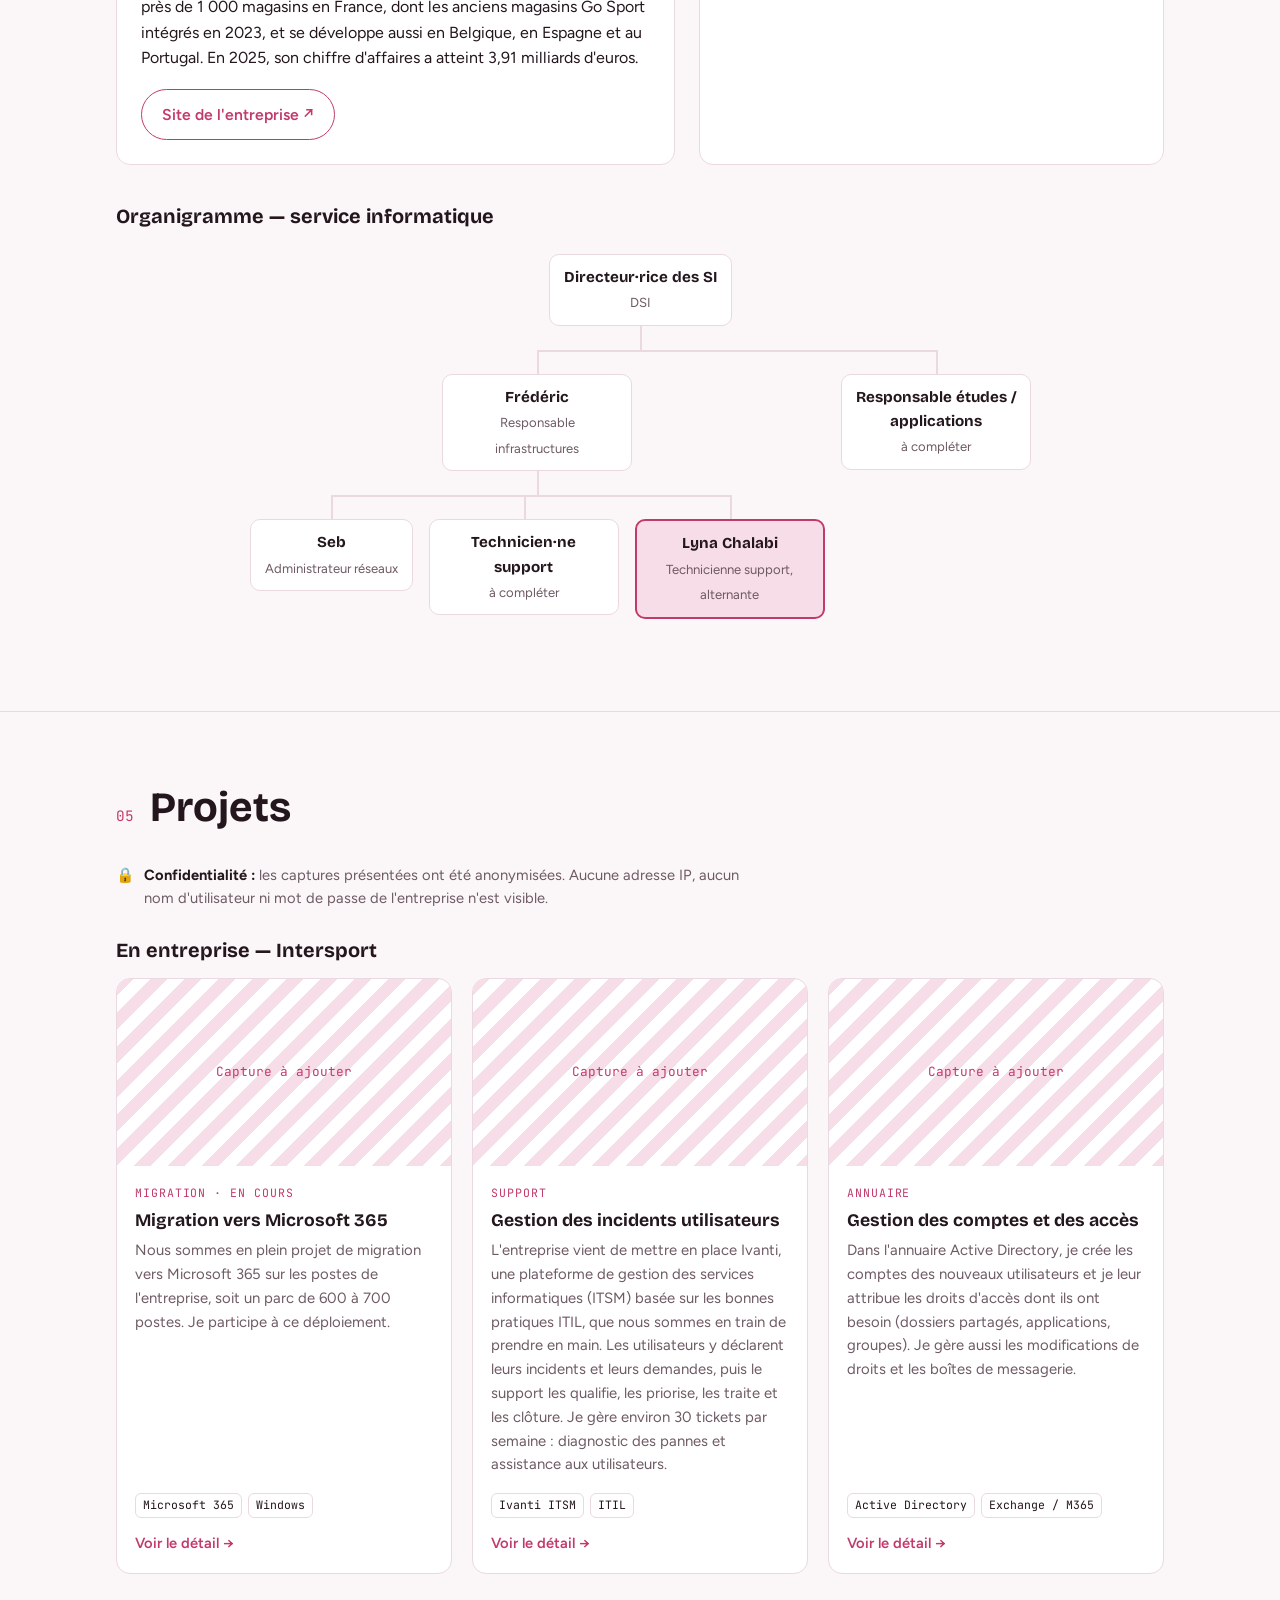
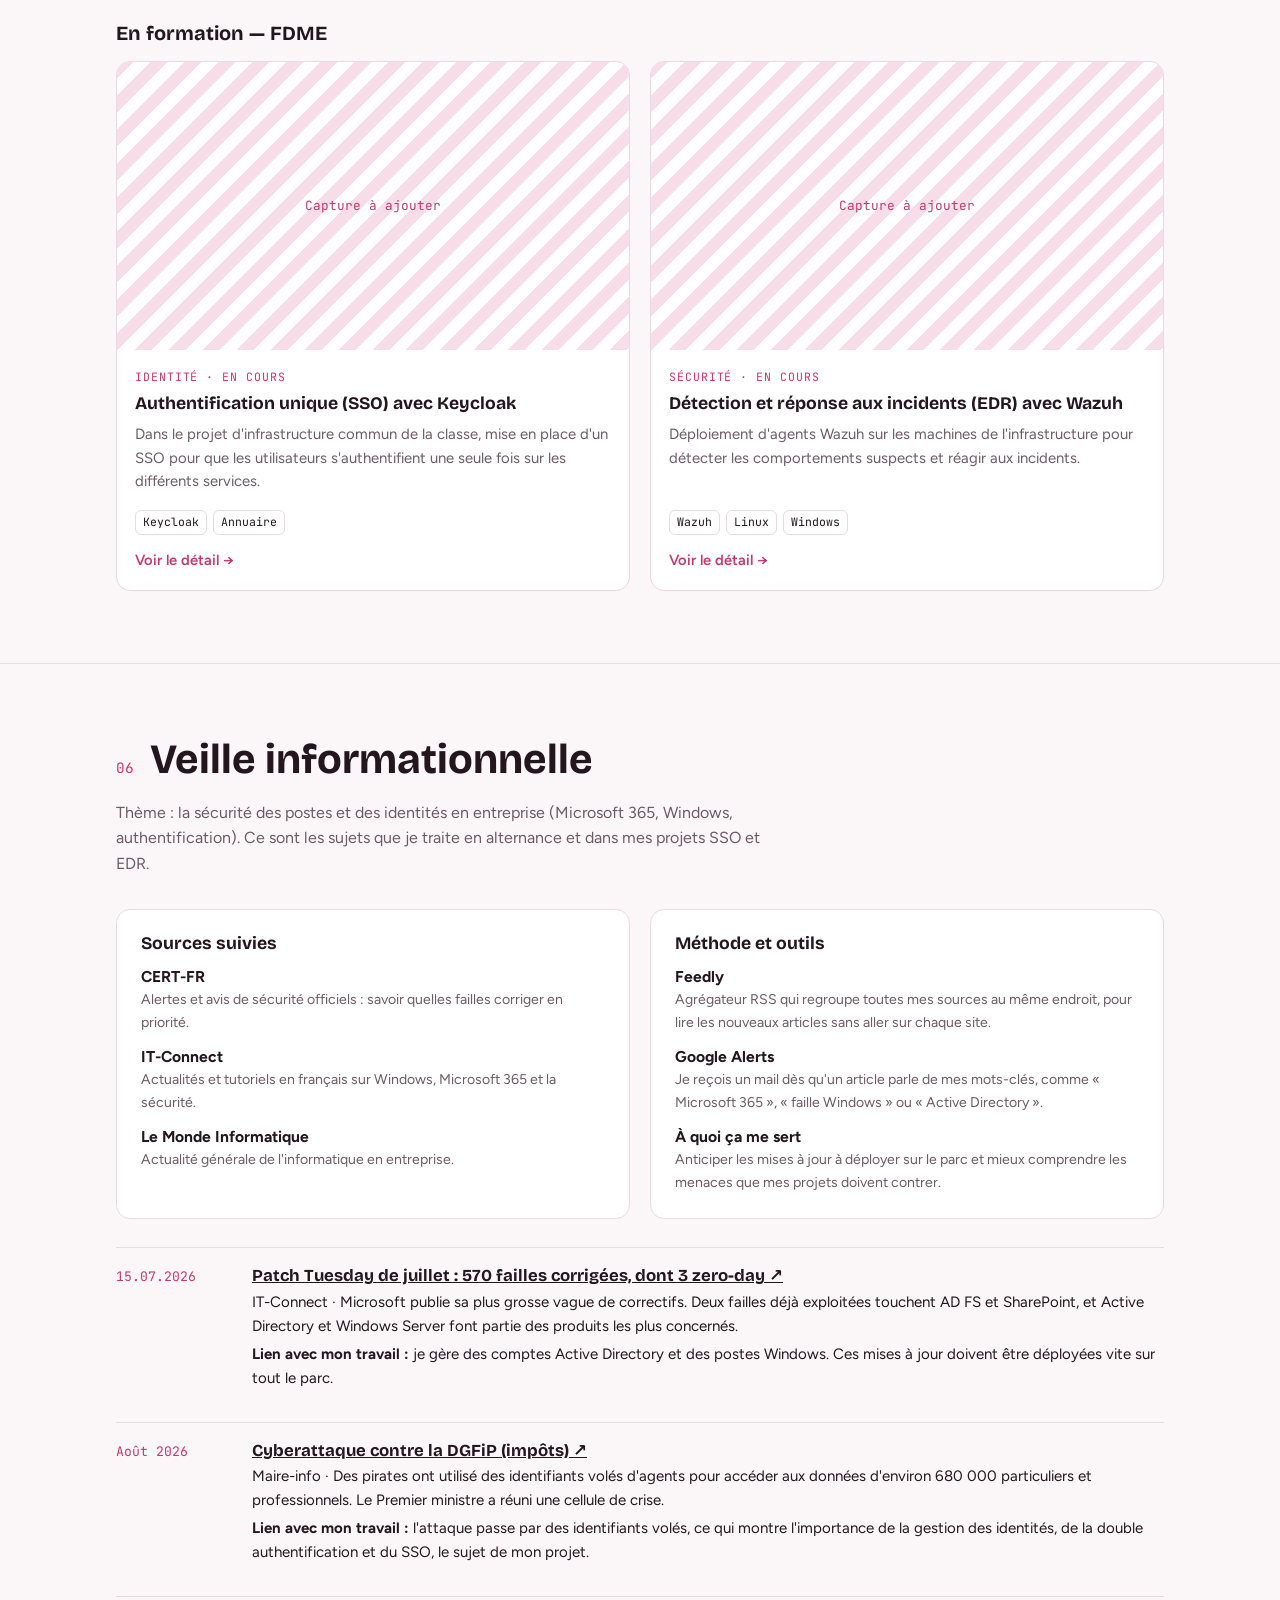
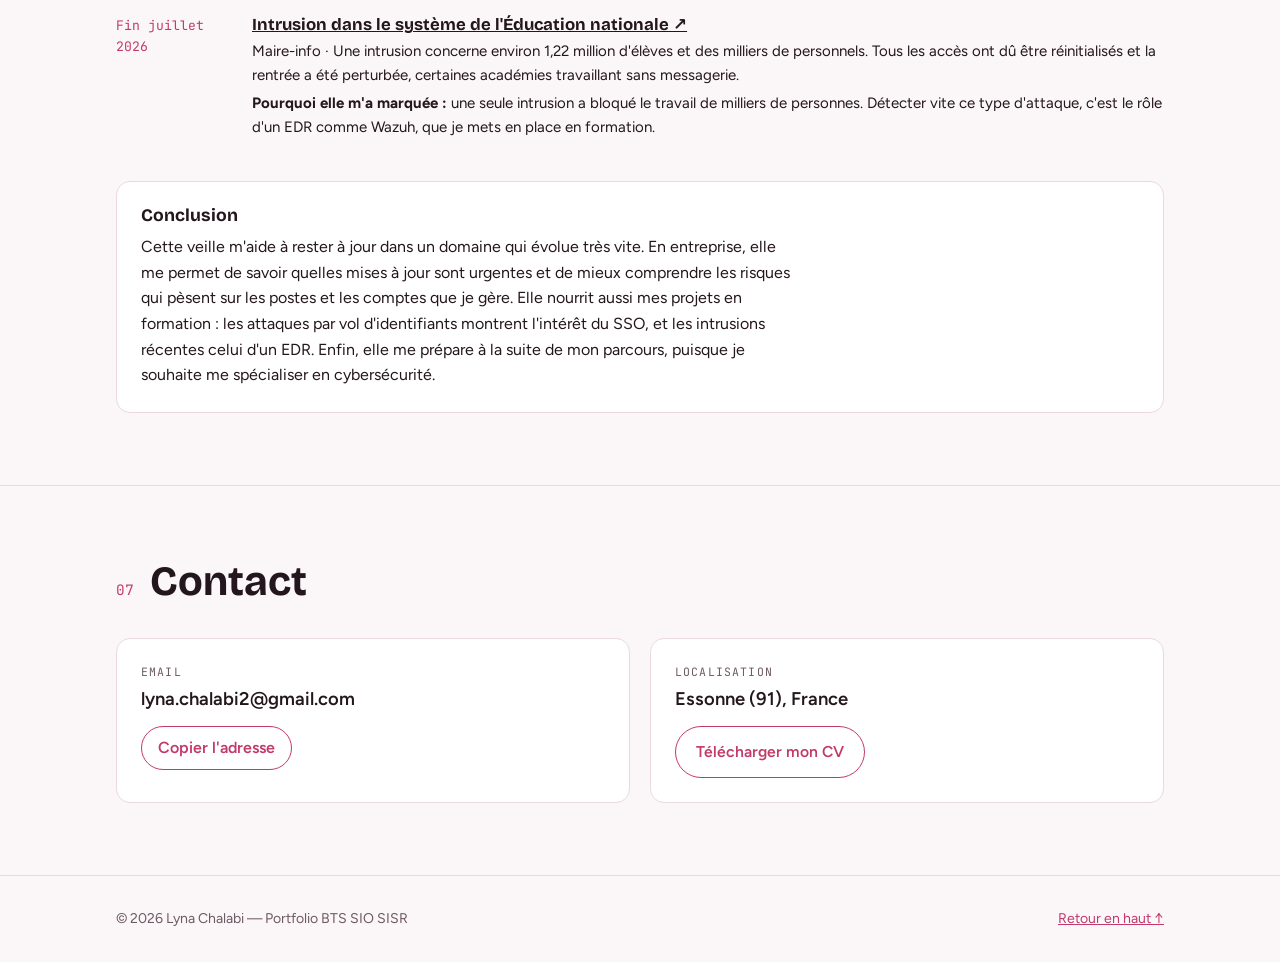
==== commit eaa488f2: "Cartes projets cliquables + nettoyage organigramme" ====
--- a/index.html
+++ b/index.html
@@ -160,6 +160,14 @@
 .proj p{font-size:.93rem;color:var(--muted)}
 .proj .tools{display:flex;flex-wrap:wrap;gap:6px;margin-top:auto;padding-top:8px}
 .proj .tools span{font-family:var(--f-mono);font-size:.72rem;border:1px solid var(--line);border-radius:6px;padding:2px 7px}
+.proj{position:relative;transition:transform .15s ease,border-color .15s ease,box-shadow .15s ease}
+.proj:hover{transform:translateY(-3px);border-color:var(--rose);box-shadow:0 8px 24px -12px color-mix(in srgb,var(--rose) 45%,transparent)}
+.proj-link{color:inherit;text-decoration:none}
+.proj-link::after{content:"";position:absolute;inset:0;border-radius:14px}
+.proj-link:focus-visible{outline:none}
+.proj:has(.proj-link:focus-visible){outline:2px solid var(--rose);outline-offset:3px}
+.proj .more{font-weight:600;color:var(--rose);font-size:.92rem;padding-top:6px}
+@media (prefers-reduced-motion:reduce){.proj{transition:none}.proj:hover{transform:none}}
 @media (max-width:860px){.projects,.projects.two{grid-template-columns:minmax(0,1fr)}}
 
 /* Veille */
@@ -316,8 +324,7 @@
 
       <div class="org">
         <h3>Organigramme — service informatique</h3>
-        <p class="sec-intro" style="margin:0">Remplace les postes par ceux de ton service (noms facultatifs).</p>
-        <div class="org-tree">
+                <div class="org-tree">
           <ul>
             <li>
               <div class="node"><strong>Directeur·rice des SI</strong><span>DSI</span></div>
@@ -354,27 +361,30 @@
             <div class="img">Capture à ajouter</div>
             <div class="body">
               <span class="tag">Migration · en cours</span>
-              <h4>Migration vers Microsoft 365</h4>
+              <h4><a class="proj-link" href="projets/migration-m365.html">Migration vers Microsoft 365</a></h4>
               <p>Nous sommes en plein projet de migration vers Microsoft 365 sur les postes de l'entreprise, soit un parc de 600 à 700 postes. Je participe à ce déploiement.</p>
               <div class="tools"><span>Microsoft 365</span><span>Windows</span></div>
+              <span class="more">Voir le détail →</span>
             </div>
           </article>
           <article class="proj">
             <div class="img">Capture à ajouter</div>
             <div class="body">
               <span class="tag">Support</span>
-              <h4>Gestion des incidents utilisateurs</h4>
+              <h4><a class="proj-link" href="projets/gestion-incidents.html">Gestion des incidents utilisateurs</a></h4>
               <p>L'entreprise vient de mettre en place Ivanti, une plateforme de gestion des services informatiques (ITSM) basée sur les bonnes pratiques ITIL, que nous sommes en train de prendre en main. Les utilisateurs y déclarent leurs incidents et leurs demandes, puis le support les qualifie, les priorise, les traite et les clôture. Je gère environ 30 tickets par semaine : diagnostic des pannes et assistance aux utilisateurs.</p>
               <div class="tools"><span>Ivanti ITSM</span><span>ITIL</span></div>
+              <span class="more">Voir le détail →</span>
             </div>
           </article>
           <article class="proj">
             <div class="img">Capture à ajouter</div>
             <div class="body">
               <span class="tag">Annuaire</span>
-              <h4>Gestion des comptes et des accès</h4>
+              <h4><a class="proj-link" href="projets/comptes-acces.html">Gestion des comptes et des accès</a></h4>
               <p>Dans l'annuaire Active Directory, je crée les comptes des nouveaux utilisateurs et je leur attribue les droits d'accès dont ils ont besoin (dossiers partagés, applications, groupes). Je gère aussi les modifications de droits et les boîtes de messagerie.</p>
               <div class="tools"><span>Active Directory</span><span>Exchange / M365</span></div>
+              <span class="more">Voir le détail →</span>
             </div>
           </article>
         </div>
@@ -387,18 +397,20 @@
             <div class="img">Capture à ajouter</div>
             <div class="body">
               <span class="tag">Identité · en cours</span>
-              <h4>Authentification unique (SSO) avec Keycloak</h4>
+              <h4><a class="proj-link" href="projets/sso-keycloak.html">Authentification unique (SSO) avec Keycloak</a></h4>
               <p>Dans le projet d'infrastructure commun de la classe, mise en place d'un SSO pour que les utilisateurs s'authentifient une seule fois sur les différents services.</p>
               <div class="tools"><span>Keycloak</span><span>Annuaire</span></div>
+              <span class="more">Voir le détail →</span>
             </div>
           </article>
           <article class="proj">
             <div class="img">Capture à ajouter</div>
             <div class="body">
               <span class="tag">Sécurité · en cours</span>
-              <h4>Détection et réponse aux incidents (EDR) avec Wazuh</h4>
+              <h4><a class="proj-link" href="projets/edr-wazuh.html">Détection et réponse aux incidents (EDR) avec Wazuh</a></h4>
               <p>Déploiement d'agents Wazuh sur les machines de l'infrastructure pour détecter les comportements suspects et réagir aux incidents.</p>
               <div class="tools"><span>Wazuh</span><span>Linux</span><span>Windows</span></div>
+              <span class="more">Voir le détail →</span>
             </div>
           </article>
         </div>
